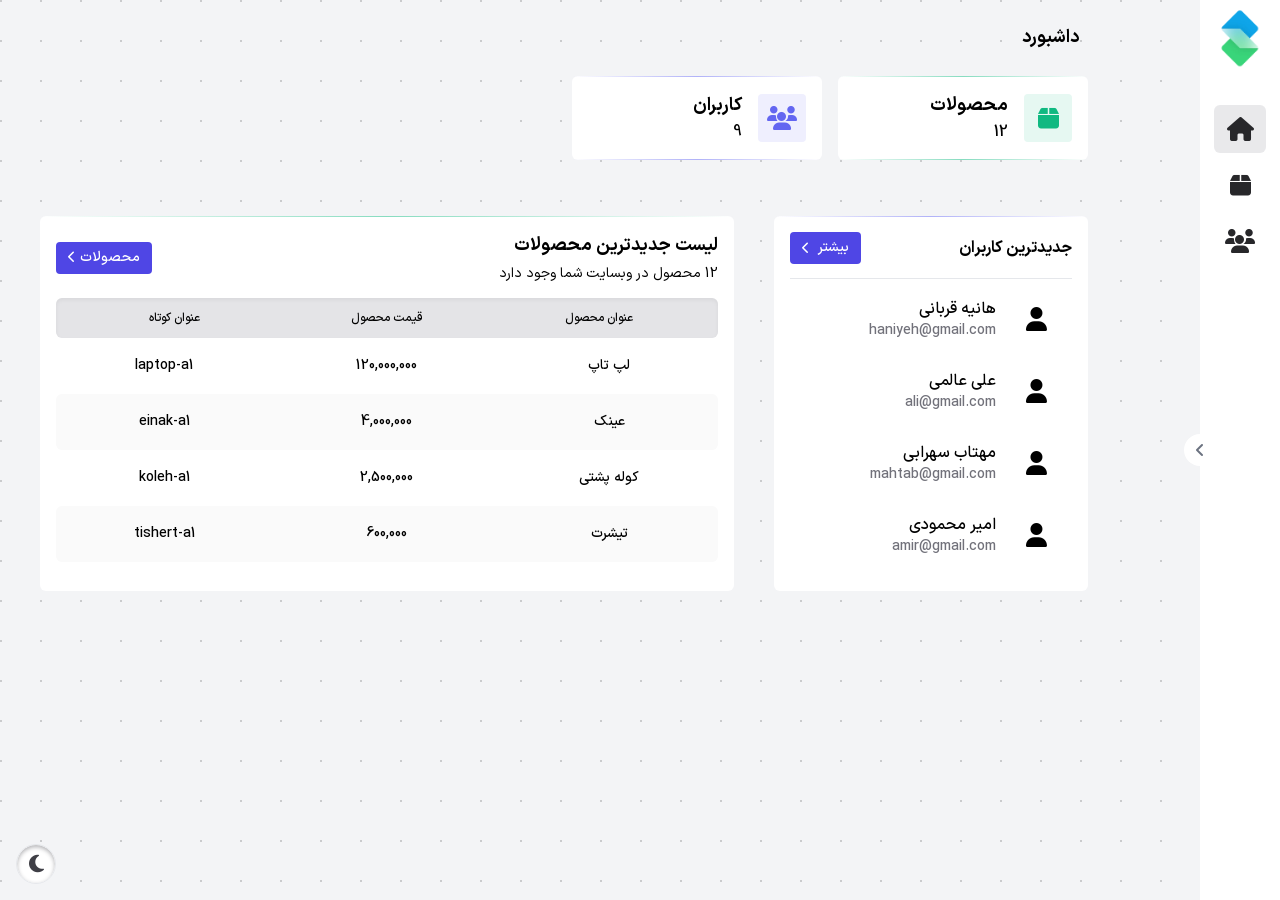
==== index.html @ 604f9b3e "chore: remove unused and unnecessary codes" ====
<!DOCTYPE html>
<html lang="fa-IR" dir="rtl">

<head>
  <meta charset="UTF-8" />
  <meta name="viewport" content="width=device-width, initial-scale=1.0" />
  <title> داشبورد ادمین</title>
  <link rel="stylesheet" href="./css/styles.css" />
  <!-- Fontawesome CDNJS 6.6.0 -->
  <link rel="stylesheet" href="https://cdnjs.cloudflare.com/ajax/libs/font-awesome/6.6.0/css/all.min.css" />
</head>

<body">
  <header></header>

  <main>
    <aside class="sidebar">
      <header>
        <a href="/">
          <img src="./images/logo.png" class="website-logo" alt="" />
        </a>
      </header>
      <main class="side-menu">
        <ul class="side-container">
          <li>
            <a href="#" class="navlink active">
              <span class="navicon"><i class="fa-solid fa-house"></i></span>
              <span class="title">داشبورد</span>
            </a>
          </li>
          <!-- Products -->
          <li>
            <a href="./products.html" class="navlink">
              <span class="navicon"><i class="fa-solid fa-box"></i></span>
              <span class="title">محصولات</span>
            </a>
          </li>

          <li>
            <a href="./users.html" class="navlink">
              <span class="navicon"><i class="fa-solid fa-users"></i></span>
              <span class="title">کاربران</span>
            </a>
          </li>
        </ul>
      </main>
      <footer></footer>
      <button class="toggle-sidebar">
        <!-- Arrow Right -->
        <i class="fa-solid fa-angle-left"></i>
      </button>
    </aside>

    <section class="content">
      <div class="breadcrumbs">
        <a href="./index.html" class="breadcrumb">داشبورد</a>
      </div>

      <section class="hero-cards">
        <article>
          <i class="ui-border emerald top"></i>
          <i class="ui-border emerald bottom"></i>
          <!-- Products icon -->
          <span class="hero-card-icon products-icon">
            <i class="fa-solid fa-box"></i>
          </span>
          <div>
            <p class="hero-card-title">محصولات</p>
            <p class="hero-card-data products-count"></p>
          </div>
        </article>
        <article>
          <i class="ui-border indigo top"></i>
          <i class="ui-border indigo bottom"></i>
          <!-- Users icon -->
          <span class="hero-card-icon users-icon">
            <i class="fa-solid fa-users"></i>
          </span>
          <div>
            <p class="hero-card-title">کاربران</p>
            <p class="hero-card-data users-count"></p>
          </div>
        </article>
      </section>

      <section class="after-hero">
        <section class="latest-users">
          <i class="ui-border top indigo"></i>
          <div class="section-header">
            <p class="section-title">جدیدترین کاربران</p>
            <!-- Redirect to /users page -->
            <a href="./users.html" class="section-link">
              بیشتر
              <!-- Arrow(Chervon Left) -->
              <i class="fa-solid fa-chevron-left"></i>
            </a>
          </div>
          <!-- loaded from js -->
        </section>

        <section class="table-component">
          <i class="ui-border emerald top"></i>
          <div class="section-header">
            <div>
              <p class="title-text">لیست جدیدترین محصولات</p>
              <p class="products-count-text caption-text">
                <span class="products-count"></span>
                <span> محصول در وبسایت شما وجود دارد </span>
              </p>
            </div>
            <a href="./products.html" class="section-link">
              <span>
                محصولات
                <i class="fa-solid fa-chevron-left"></i>
              </span>
            </a>
          </div>

          <div class="table-head-row">
            <p>عنوان محصول</p>
            <p>قیمت محصول</p>
            <p>عنوان کوتاه</p>
          </div>

          <div class="table-body latest-products">
            <!-- loaded from js -->
          </div>
        </section>
      </section>
    </section>
  </main>

  <footer></footer>

  <button class="theme-button">
    <!-- Moon icon -->
    <i class="fas fa-moon"></i>
    <!-- Sun icon -->
    <!-- <i class="fas fa-sun"></i> -->
  </button>

  <script type="module" src="./js/index.js"></script>
  <script type="module" src="./js/theme.js"></script>
  </body>

</html>
---- css/styles.css ----
*,
::before,
::after {
  --tw-border-spacing-x: 0;
  --tw-border-spacing-y: 0;
  --tw-translate-x: 0;
  --tw-translate-y: 0;
  --tw-rotate: 0;
  --tw-skew-x: 0;
  --tw-skew-y: 0;
  --tw-scale-x: 1;
  --tw-scale-y: 1;
  --tw-pan-x:  ;
  --tw-pan-y:  ;
  --tw-pinch-zoom:  ;
  --tw-scroll-snap-strictness: proximity;
  --tw-gradient-from-position:  ;
  --tw-gradient-via-position:  ;
  --tw-gradient-to-position:  ;
  --tw-ordinal:  ;
  --tw-slashed-zero:  ;
  --tw-numeric-figure:  ;
  --tw-numeric-spacing:  ;
  --tw-numeric-fraction:  ;
  --tw-ring-inset:  ;
  --tw-ring-offset-width: 0px;
  --tw-ring-offset-color: #fff;
  --tw-ring-color: rgb(59 130 246 / 0.5);
  --tw-ring-offset-shadow: 0 0 #0000;
  --tw-ring-shadow: 0 0 #0000;
  --tw-shadow: 0 0 #0000;
  --tw-shadow-colored: 0 0 #0000;
  --tw-blur:  ;
  --tw-brightness:  ;
  --tw-contrast:  ;
  --tw-grayscale:  ;
  --tw-hue-rotate:  ;
  --tw-invert:  ;
  --tw-saturate:  ;
  --tw-sepia:  ;
  --tw-drop-shadow:  ;
  --tw-backdrop-blur:  ;
  --tw-backdrop-brightness:  ;
  --tw-backdrop-contrast:  ;
  --tw-backdrop-grayscale:  ;
  --tw-backdrop-hue-rotate:  ;
  --tw-backdrop-invert:  ;
  --tw-backdrop-opacity:  ;
  --tw-backdrop-saturate:  ;
  --tw-backdrop-sepia:  ;
  --tw-contain-size:  ;
  --tw-contain-layout:  ;
  --tw-contain-paint:  ;
  --tw-contain-style:  ;
}

::backdrop {
  --tw-border-spacing-x: 0;
  --tw-border-spacing-y: 0;
  --tw-translate-x: 0;
  --tw-translate-y: 0;
  --tw-rotate: 0;
  --tw-skew-x: 0;
  --tw-skew-y: 0;
  --tw-scale-x: 1;
  --tw-scale-y: 1;
  --tw-pan-x:  ;
  --tw-pan-y:  ;
  --tw-pinch-zoom:  ;
  --tw-scroll-snap-strictness: proximity;
  --tw-gradient-from-position:  ;
  --tw-gradient-via-position:  ;
  --tw-gradient-to-position:  ;
  --tw-ordinal:  ;
  --tw-slashed-zero:  ;
  --tw-numeric-figure:  ;
  --tw-numeric-spacing:  ;
  --tw-numeric-fraction:  ;
  --tw-ring-inset:  ;
  --tw-ring-offset-width: 0px;
  --tw-ring-offset-color: #fff;
  --tw-ring-color: rgb(59 130 246 / 0.5);
  --tw-ring-offset-shadow: 0 0 #0000;
  --tw-ring-shadow: 0 0 #0000;
  --tw-shadow: 0 0 #0000;
  --tw-shadow-colored: 0 0 #0000;
  --tw-blur:  ;
  --tw-brightness:  ;
  --tw-contrast:  ;
  --tw-grayscale:  ;
  --tw-hue-rotate:  ;
  --tw-invert:  ;
  --tw-saturate:  ;
  --tw-sepia:  ;
  --tw-drop-shadow:  ;
  --tw-backdrop-blur:  ;
  --tw-backdrop-brightness:  ;
  --tw-backdrop-contrast:  ;
  --tw-backdrop-grayscale:  ;
  --tw-backdrop-hue-rotate:  ;
  --tw-backdrop-invert:  ;
  --tw-backdrop-opacity:  ;
  --tw-backdrop-saturate:  ;
  --tw-backdrop-sepia:  ;
  --tw-contain-size:  ;
  --tw-contain-layout:  ;
  --tw-contain-paint:  ;
  --tw-contain-style:  ;
}

/*
! tailwindcss v3.4.14 | MIT License | https://tailwindcss.com
*/

/*
1. Prevent padding and border from affecting element width. (https://github.com/mozdevs/cssremedy/issues/4)
2. Allow adding a border to an element by just adding a border-width. (https://github.com/tailwindcss/tailwindcss/pull/116)
*/

*,
::before,
::after {
  box-sizing: border-box;
  /* 1 */
  border-width: 0;
  /* 2 */
  border-style: solid;
  /* 2 */
  border-color: #e5e7eb;
  /* 2 */
}

::before,
::after {
  --tw-content: "";
}

/*
1. Use a consistent sensible line-height in all browsers.
2. Prevent adjustments of font size after orientation changes in iOS.
3. Use a more readable tab size.
4. Use the user's configured `sans` font-family by default.
5. Use the user's configured `sans` font-feature-settings by default.
6. Use the user's configured `sans` font-variation-settings by default.
7. Disable tap highlights on iOS
*/

html {
  line-height: 1.5;
  /* 1 */
  -webkit-text-size-adjust: 100%;
  /* 2 */
  -moz-tab-size: 4;
  /* 3 */
  -o-tab-size: 4;
  tab-size: 4;
  /* 3 */
  font-family:
    ui-sans-serif, system-ui, sans-serif, "Apple Color Emoji", "Segoe UI Emoji",
    "Segoe UI Symbol", "Noto Color Emoji";
  /* 4 */
  font-feature-settings: normal;
  /* 5 */
  font-variation-settings: normal;
  /* 6 */
  -webkit-tap-highlight-color: transparent;
  /* 7 */
}

/*
1. Remove the margin in all browsers.
2. Inherit line-height from `html` so users can set them as a class directly on the `html` element.
*/

body {
  margin: 0;
  /* 1 */
  line-height: inherit;
  /* 2 */
  min-height: 100vh;
}

/*
1. Add the correct height in Firefox.
2. Correct the inheritance of border color in Firefox. (https://bugzilla.mozilla.org/show_bug.cgi?id=190655)
3. Ensure horizontal rules are visible by default.
*/

/*
Add the correct text decoration in Chrome, Edge, and Safari.
*/

/*
Remove the default font size and weight for headings.
*/

h3 {
  font-size: inherit;
  font-weight: inherit;
}

/*
Reset links to optimize for opt-in styling instead of opt-out.
*/

a {
  color: inherit;
  text-decoration: inherit;
}

/*
Add the correct font weight in Edge and Safari.
*/

/*
1. Use the user's configured `mono` font-family by default.
2. Use the user's configured `mono` font-feature-settings by default.
3. Use the user's configured `mono` font-variation-settings by default.
4. Correct the odd `em` font sizing in all browsers.
*/

/*
Add the correct font size in all browsers.
*/

/*
Prevent `sub` and `sup` elements from affecting the line height in all browsers.
*/

/*
1. Remove text indentation from table contents in Chrome and Safari. (https://bugs.chromium.org/p/chromium/issues/detail?id=999088, https://bugs.webkit.org/show_bug.cgi?id=201297)
2. Correct table border color inheritance in all Chrome and Safari. (https://bugs.chromium.org/p/chromium/issues/detail?id=935729, https://bugs.webkit.org/show_bug.cgi?id=195016)
3. Remove gaps between table borders by default.
*/

/*
1. Change the font styles in all browsers.
2. Remove the margin in Firefox and Safari.
3. Remove default padding in all browsers.
*/

button,
input {
  font-family: inherit;
  /* 1 */
  font-feature-settings: inherit;
  /* 1 */
  font-variation-settings: inherit;
  /* 1 */
  font-size: 100%;
  /* 1 */
  font-weight: inherit;
  /* 1 */
  line-height: inherit;
  /* 1 */
  letter-spacing: inherit;
  /* 1 */
  color: inherit;
  /* 1 */
  margin: 0;
  /* 2 */
  padding: 0;
  /* 3 */
}

/*
Remove the inheritance of text transform in Edge and Firefox.
*/

button {
  text-transform: none;
}

/*
1. Correct the inability to style clickable types in iOS and Safari.
2. Remove default button styles.
*/

button,
input:where([type="button"]),
input:where([type="submit"]) {
  -webkit-appearance: button;
  /* 1 */
  background-color: transparent;
  /* 2 */
  background-image: none;
  /* 2 */
}

/*
Use the modern Firefox focus style for all focusable elements.
*/

/*
Remove the additional `:invalid` styles in Firefox. (https://github.com/mozilla/gecko-dev/blob/2f9eacd9d3d995c937b4251a5557d95d494c9be1/layout/style/res/forms.css#L728-L737)
*/

/*
Add the correct vertical alignment in Chrome and Firefox.
*/

/*
Correct the cursor style of increment and decrement buttons in Safari.
*/

::-webkit-inner-spin-button,
::-webkit-outer-spin-button {
  height: auto;
}

/*
1. Correct the odd appearance in Chrome and Safari.
2. Correct the outline style in Safari.
*/

/*
Remove the inner padding in Chrome and Safari on macOS.
*/

::-webkit-search-decoration {
  -webkit-appearance: none;
}

/*
1. Correct the inability to style clickable types in iOS and Safari.
2. Change font properties to `inherit` in Safari.
*/

::-webkit-file-upload-button {
  -webkit-appearance: button;
  /* 1 */
  font: inherit;
  /* 2 */
}

/*
Add the correct display in Chrome and Safari.
*/

/*
Removes the default spacing and border for appropriate elements.
*/

h3,
p {
  margin: 0;
}

ul {
  list-style: none;
  margin: 0;
  padding: 0;
}

/*
Reset default styling for dialogs.
*/

/*
Prevent resizing textareas horizontally by default.
*/

/*
1. Reset the default placeholder opacity in Firefox. (https://github.com/tailwindlabs/tailwindcss/issues/3300)
2. Set the default placeholder color to the user's configured gray 400 color.
*/

input::-moz-placeholder {
  opacity: 1;
  /* 1 */
  color: #9ca3af;
  /* 2 */
}

input::placeholder {
  opacity: 1;
  /* 1 */
  color: #9ca3af;
  /* 2 */
}

/*
Set the default cursor for buttons.
*/

button {
  cursor: pointer;
}

/*
Make sure disabled buttons don't get the pointer cursor.
*/

/*
1. Make replaced elements `display: block` by default. (https://github.com/mozdevs/cssremedy/issues/14)
2. Add `vertical-align: middle` to align replaced elements more sensibly by default. (https://github.com/jensimmons/cssremedy/issues/14#issuecomment-634934210)
   This can trigger a poorly considered lint error in some tools but is included by design.
*/

img {
  display: block;
  /* 1 */
  vertical-align: middle;
  /* 2 */
}

/*
Constrain images and videos to the parent width and preserve their intrinsic aspect ratio. (https://github.com/mozdevs/cssremedy/issues/14)
*/

img {
  max-width: 100%;
  height: auto;
}

/* Make elements with the HTML hidden attribute stay hidden by default */

.input {
  border-radius: 0.375rem;
  border-width: 1px;
  --tw-border-opacity: 1;
  border-color: rgb(209 213 219 / var(--tw-border-opacity));
  padding-left: 0.75rem;
  padding-right: 0.75rem;
  padding-top: 0.5rem;
  padding-bottom: 0.5rem;
  font-size: 0.875rem;
  line-height: 1.25rem;
  font-weight: 500;
  --tw-text-opacity: 1;
  color: rgb(55 65 81 / var(--tw-text-opacity));
  --tw-shadow: 0 1px 2px 0 rgb(0 0 0 / 0.05);
  --tw-shadow-colored: 0 1px 2px 0 var(--tw-shadow-color);
  box-shadow:
    var(--tw-ring-offset-shadow, 0 0 #0000), var(--tw-ring-shadow, 0 0 #0000),
    var(--tw-shadow);
  transition-duration: 150ms;
}

.input:focus {
  --tw-border-opacity: 1;
  border-color: rgb(99 102 241 / var(--tw-border-opacity));
  outline: 2px solid transparent;
  outline-offset: 2px;
  --tw-ring-offset-shadow: var(--tw-ring-inset) 0 0 0
    var(--tw-ring-offset-width) var(--tw-ring-offset-color);
  --tw-ring-shadow: var(--tw-ring-inset) 0 0 0
    calc(2px + var(--tw-ring-offset-width)) var(--tw-ring-color);
  box-shadow:
    var(--tw-ring-offset-shadow), var(--tw-ring-shadow),
    var(--tw-shadow, 0 0 #0000);
  --tw-ring-opacity: 1;
  --tw-ring-color: rgb(99 102 241 / var(--tw-ring-opacity));
}

.top-0 {
  top: 0px;
}

.hidden {
  display: none;
}

@font-face {
  font-family: "Sans-Regular";

  src: url(../fonts/Sans-Regular.woff);
}

@font-face {
  font-family: "Sans-Medium";

  src: url(../fonts/Sans-Medium.woff);
}

@font-face {
  font-family: "Sans-DemiBold";

  src: url(../fonts/Sans-DemiBold.woff);
}

@font-face {
  font-family: "Sans-Bold";

  src: url(../fonts/Sans-Bold.woff);
}

body {
  --tw-bg-opacity: 1;
  background-color: rgb(243 244 246 / var(--tw-bg-opacity));
  font-family: Sans-Medium;
  background-image: radial-gradient(rgba(0, 0, 0, 0.167) 1px, transparent 0);
  background-size: 40px 40px;
  background-position: -19px -19px;
}

body:is(.dark *) {
  --tw-bg-opacity: 1;
  background-color: rgb(24 24 27 / var(--tw-bg-opacity));
  --tw-text-opacity: 1;
  color: rgb(255 255 255 / var(--tw-text-opacity));
  background-image: radial-gradient(
    rgba(255, 255, 255, 0.14) 1px,
    transparent 0
  );
  background-size: 40px 40px;
  background-position: -19px -19px;
}

aside {
  position: fixed;
  top: 0px;
  display: flex;
  height: 100vh;
  width: 80px;
  flex-direction: column;
  align-items: center;
  justify-content: space-between;
  --tw-bg-opacity: 1;
  background-color: rgb(255 255 255 / var(--tw-bg-opacity));
  padding-top: 1.25rem;
  padding-bottom: 1.25rem;
  transition-duration: 300ms;
  transition-timing-function: cubic-bezier(0.4, 0, 0.2, 1);
}

aside:is(.dark *) {
  --tw-bg-opacity: 1;
  background-color: rgb(39 39 42 / var(--tw-bg-opacity));
}

aside {
  main {
    margin-top: 2.5rem;
  }
  main {
    height: 100%;
  }
  main {
    width: 100%;
  }
}

.toggle-sidebar {
  position: absolute;
  top: 0px;
  left: -1rem;
  bottom: 0px;
  margin-top: auto;
  margin-bottom: auto;
  display: flex;
  max-height: -moz-max-content;
  max-height: max-content;
  width: 2rem;
  align-items: center;
  justify-content: center;
  border-radius: 9999px;
  border-width: 0px;
  border-color: transparent;
  --tw-bg-opacity: 1;
  background-color: rgb(255 255 255 / var(--tw-bg-opacity));
  padding: 0.5rem;
  --tw-text-opacity: 1;
  color: rgb(107 114 128 / var(--tw-text-opacity));
  transition-duration: 300ms;
  transition-timing-function: cubic-bezier(0.4, 0, 0.2, 1);
}

.toggle-sidebar:hover {
  --tw-text-opacity: 1;
  color: rgb(55 65 81 / var(--tw-text-opacity));
}

.toggle-sidebar:is(.dark *) {
  --tw-bg-opacity: 1;
  background-color: rgb(39 39 42 / var(--tw-bg-opacity));
  --tw-text-opacity: 1;
  color: rgb(255 255 255 / var(--tw-text-opacity));
}

.toggle-sidebar:hover:is(.dark *) {
  --tw-text-opacity: 1;
  color: rgb(212 212 216 / var(--tw-text-opacity));
}

.website-logo {
  width: 3.5rem;
  --tw-rotate: 90deg;
  transform: translate(var(--tw-translate-x), var(--tw-translate-y))
    rotate(var(--tw-rotate)) skewX(var(--tw-skew-x)) skewY(var(--tw-skew-y))
    scaleX(var(--tw-scale-x)) scaleY(var(--tw-scale-y));
  transition-duration: 300ms;
}

.content {
  padding-top: 1.5rem;
  padding-bottom: 2.5rem;
  margin-right: auto;
  margin-left: 2.5rem;
  width: calc(90% - 2.5rem);
  transition-property: all;
  transition-duration: 300ms;
  transition-timing-function: cubic-bezier(0.4, 0, 0.2, 1);
}

@media (min-width: 640px) {
  .sidebar.open + .content {
    width: 4%;
  }
}

@media (min-width: 768px) {
  .sidebar.open + .content {
    width: 67%;
  }
}

@media (min-width: 1024px) {
  .sidebar.open + .content {
    width: 73%;
  }
}

@media (min-width: 1280px) {
  .sidebar.open + .content {
    width: 76%;
  }
}

.sidebar.open {
  width: 16rem;
  .website-logo {
    width: 5rem;
  }
  .website-logo {
    --tw-rotate: 0deg;
    transform: translate(var(--tw-translate-x), var(--tw-translate-y))
      rotate(var(--tw-rotate)) skewX(var(--tw-skew-x)) skewY(var(--tw-skew-y))
      scaleX(var(--tw-scale-x)) scaleY(var(--tw-scale-y));
  }
  .toggle-sidebar {
    --tw-rotate: 180deg;
    transform: translate(var(--tw-translate-x), var(--tw-translate-y))
      rotate(var(--tw-rotate)) skewX(var(--tw-skew-x)) skewY(var(--tw-skew-y))
      scaleX(var(--tw-scale-x)) scaleY(var(--tw-scale-y));
  }
  .navlink {
    width: 90%;
  }
}

.side-menu {
  min-height: 100%;
  width: 100%;
}

.side-menu > :not([hidden]) ~ :not([hidden]) {
  --tw-space-y-reverse: 0;
  margin-top: calc(0.25rem * calc(1 - var(--tw-space-y-reverse)));
  margin-bottom: calc(0.25rem * var(--tw-space-y-reverse));
}

.side-menu {
  overflow: hidden;
  white-space: nowrap;
}

.navlink {
  margin-left: auto;
  margin-right: auto;
  margin-top: 0.5rem;
  margin-bottom: 0.5rem;
  display: flex;
  width: 52px;
  height: 52px;
  height: 3rem;
  align-items: center;
  justify-content: flex-start;
  overflow: hidden;
  border-radius: 0.375rem;
  --tw-text-opacity: 1;
  color: rgb(39 39 42 / var(--tw-text-opacity));
  transition-duration: 300ms;
}

.navlink:is(.dark *) {
  --tw-text-opacity: 1;
  color: rgb(244 244 245 / var(--tw-text-opacity));
}

.navlink.active {
  background-color: rgb(212 212 216 / 0.5);
}

.navlink.active:is(.dark *) {
  background-color: rgb(24 24 27 / 0.5);
}

.navicon {
  display: flex;
  min-height: 52px;
  min-width: 52px;
  align-items: center;
  justify-content: center;
  font-size: 1.5rem;
  line-height: 2rem;
}

.navicon:is(.dark *) {
  --tw-text-opacity: 1;
  color: rgb(212 212 216 / var(--tw-text-opacity));
}

.breadcrumbs {
  margin-bottom: 1.25rem;
}

.breadcrumb {
  position: relative;
  padding-left: 0.5rem;
  padding-right: 0.5rem;
  font-family: Sans-Bold;
  font-size: 1.125rem;
  line-height: 1.75rem;
}

.hero-cards {
  margin-top: 1.5rem;
  display: grid;
  grid-template-columns: repeat(1, minmax(0, 1fr));
  gap: 1rem;
}

.hero-cards > * {
  position: relative;
  display: flex;
  width: 100%;
  align-items: center;
  gap: 1rem;
  border-radius: 0.375rem;
  --tw-bg-opacity: 1;
  background-color: rgb(255 255 255 / var(--tw-bg-opacity));
  padding: 1rem;
}

.hero-cards:is(.dark *) > * {
  --tw-bg-opacity: 1;
  background-color: rgb(39 39 42 / var(--tw-bg-opacity));
}

@media (min-width: 640px) {
  .hero-cards {
    grid-template-columns: repeat(2, minmax(0, 1fr));
  }
}

@media (min-width: 768px) {
  .hero-cards {
    grid-template-columns: repeat(3, minmax(0, 1fr));
  }
}

@media (min-width: 1024px) {
  .hero-cards {
    grid-template-columns: repeat(4, minmax(0, 1fr));
  }
}

.ui-border {
  position: absolute;
  right: 0px;
  height: 1px;
  width: 100%;
  border-radius: 9999px;
  background-image: linear-gradient(to left, var(--tw-gradient-stops));
  --tw-gradient-from: transparent var(--tw-gradient-from-position);
  --tw-gradient-to: rgb(0 0 0 / 0) var(--tw-gradient-to-position);
  --tw-gradient-stops: var(--tw-gradient-from), var(--tw-gradient-to);
  --tw-gradient-to: rgb(255 255 255 / 0) var(--tw-gradient-to-position);
  --tw-gradient-stops:
    var(--tw-gradient-from),
    rgb(255 255 255 / 0.2) var(--tw-gradient-via-position),
    var(--tw-gradient-to);
}

.ui-border.top {
  top: 0px;
}

.ui-border.bottom {
  bottom: 0px;
}

.ui-border.emerald {
  --tw-gradient-to: rgb(16 185 129 / 0) var(--tw-gradient-to-position);
  --tw-gradient-stops:
    var(--tw-gradient-from),
    rgb(16 185 129 / 0.5) var(--tw-gradient-via-position), var(--tw-gradient-to);
}

.ui-border.indigo {
  --tw-gradient-to: rgb(99 102 241 / 0) var(--tw-gradient-to-position);
  --tw-gradient-stops:
    var(--tw-gradient-from),
    rgb(99 102 241 / 0.5) var(--tw-gradient-via-position), var(--tw-gradient-to);
}

.ui-border.red {
  --tw-gradient-to: rgb(239 68 68 / 0) var(--tw-gradient-to-position);
  --tw-gradient-stops:
    var(--tw-gradient-from),
    rgb(239 68 68 / 0.5) var(--tw-gradient-via-position), var(--tw-gradient-to);
}

.ui-border.yellow {
  --tw-gradient-to: rgb(234 179 8 / 0) var(--tw-gradient-to-position);
  --tw-gradient-stops:
    var(--tw-gradient-from),
    rgb(234 179 8 / 0.5) var(--tw-gradient-via-position), var(--tw-gradient-to);
}

.hero-card-icon {
  display: flex;
  width: 3rem;
  height: 3rem;
  align-items: center;
  justify-content: center;
  border-radius: 0.25rem;
  --tw-bg-opacity: 1;
  background-color: rgb(244 244 245 / var(--tw-bg-opacity));
  font-size: 1.5rem;
  line-height: 2rem;
}

.products-icon {
  background-color: rgb(16 185 129 / 0.1);
  --tw-text-opacity: 1;
  color: rgb(16 185 129 / var(--tw-text-opacity));
}

.hero-card-title {
  font-family: Sans-Bold;
  font-size: 1.125rem;
  line-height: 1.75rem;
}

.hero-card-title:is(.dark *) {
  --tw-text-opacity: 1;
  color: rgb(212 212 216 / var(--tw-text-opacity));
}

.users-icon {
  background-color: rgb(99 102 241 / 0.1);
  --tw-text-opacity: 1;
  color: rgb(99 102 241 / var(--tw-text-opacity));
}

.admins-icon {
  background-color: rgb(239 68 68 / 0.1);
  --tw-text-opacity: 1;
  color: rgb(239 68 68 / var(--tw-text-opacity));
}

.tickets-icon {
  background-color: rgb(234 179 8 / 0.1);
  --tw-text-opacity: 1;
  color: rgb(234 179 8 / var(--tw-text-opacity));
}

.after-hero {
  margin-top: 3.5rem;
  display: flex;
  gap: 2.5rem;
}

.after-hero > * {
  max-height: -moz-max-content;
  max-height: max-content;
}

.latest-users {
  position: relative;
  width: 30%;
  border-radius: 0.375rem;
  --tw-bg-opacity: 1;
  background-color: rgb(255 255 255 / var(--tw-bg-opacity));
  padding: 1rem;
}

.latest-users:is(.dark *) {
  --tw-bg-opacity: 1;
  background-color: rgb(39 39 42 / var(--tw-bg-opacity));
}

.latest-users {
  article {
    margin-top: 0.5rem;
    margin-bottom: 0.5rem;
  }
  article {
    display: flex;
  }
  article {
    height: 4rem;
  }
  article {
    width: 100%;
  }
  article {
    align-items: center;
  }
  article {
    gap: 1rem;
  }
  article {
    border-radius: 0.25rem;
  }
  article {
    padding-left: 0.75rem;
    padding-right: 0.75rem;
  }
  article:is(.dark *) {
    background-color: rgb(63 63 70 / 0.2);
  }
}

.section-header {
  display: flex;
  align-items: center;
  justify-content: space-between;
  border-bottom-width: 1px;
  padding-bottom: 0.875rem;
}

.section-header:is(.dark *) {
  border-color: rgb(255 255 255 / 0.1);
}

.table-component {
  .section-header {
    border-style: none;
  }
}

.section-title {
  font-family: Sans-Bold;
}

.section-link {
  display: flex;
  align-items: center;
  gap: 0.5rem;
  border-radius: 0.25rem;
  --tw-bg-opacity: 1;
  background-color: rgb(79 70 229 / var(--tw-bg-opacity));
  padding-left: 0.75rem;
  padding-right: 0.75rem;
  padding-top: 0.375rem;
  padding-bottom: 0.375rem;
  font-size: 0.875rem;
  line-height: 1.25rem;
  --tw-text-opacity: 1;
  color: rgb(255 255 255 / var(--tw-text-opacity));
  transition-duration: 150ms;
}

.section-link:focus-within {
  --tw-ring-offset-shadow: var(--tw-ring-inset) 0 0 0
    var(--tw-ring-offset-width) var(--tw-ring-offset-color);
  --tw-ring-shadow: var(--tw-ring-inset) 0 0 0
    calc(4px + var(--tw-ring-offset-width)) var(--tw-ring-color);
  box-shadow:
    var(--tw-ring-offset-shadow), var(--tw-ring-shadow),
    var(--tw-shadow, 0 0 #0000);
}

.section-link:hover {
  --tw-bg-opacity: 0.9;
}

.section-link {
  i {
    font-size: 0.75rem;
    line-height: 1rem;
  }
}

.icon-card {
  display: flex;
  width: 3rem;
  height: 3rem;
  align-items: center;
  justify-content: center;
  border-radius: 0.25rem;
  font-size: 1.5rem;
  line-height: 2rem;
  transition-duration: 150ms;
}

.user-email {
  font-size: 0.875rem;
  line-height: 1.25rem;
  --tw-text-opacity: 1;
  color: rgb(113 113 122 / var(--tw-text-opacity));
}

.user-email:is(.dark *) {
  --tw-text-opacity: 1;
  color: rgb(161 161 170 / var(--tw-text-opacity));
}

.table-component {
  position: relative;
  width: 60%;
  border-radius: 0.375rem;
  --tw-bg-opacity: 1;
  background-color: rgb(255 255 255 / var(--tw-bg-opacity));
  padding: 1rem;
  flex-grow: 1;
}

.table-component:is(.dark *) {
  --tw-bg-opacity: 1;
  background-color: rgb(39 39 42 / var(--tw-bg-opacity));
}

.title-text {
  font-family: Sans-Bold;
  font-size: 1.125rem;
  line-height: 1.75rem;
}

.products-data:is(.dark *) {
  --tw-text-opacity: 1;
  color: rgb(255 255 255 / var(--tw-text-opacity));
}

.caption-text {
  margin-top: 0.25rem;
  font-family: Sans-Regular;
  font-size: 0.875rem;
  line-height: 1.25rem;
}

.caption-text:is(.dark *) {
  color: rgb(255 255 255 / 0.6);
}

.table-head-row {
  display: flex;
  width: 100%;
  align-items: center;
  justify-content: space-between;
  border-radius: 0.375rem;
  --tw-bg-opacity: 1;
  background-color: rgb(228 228 231 / var(--tw-bg-opacity));
  padding: 0.75rem;
  font-size: 0.75rem;
  line-height: 1rem;
  --tw-shadow: inset 0 2px 4px 0 rgb(0 0 0 / 0.05);
  --tw-shadow-colored: inset 0 2px 4px 0 var(--tw-shadow-color);
  box-shadow:
    var(--tw-ring-offset-shadow, 0 0 #0000), var(--tw-ring-shadow, 0 0 #0000),
    var(--tw-shadow);
}

.table-head-row > * {
  display: flex;
  width: 100%;
  align-items: center;
  justify-content: center;
  gap: 0.25rem;
}

.table-head-row:is(.dark *) {
  --tw-bg-opacity: 1;
  background-color: rgb(24 24 27 / var(--tw-bg-opacity));
  --tw-text-opacity: 1;
  color: rgb(212 212 216 / var(--tw-text-opacity));
  --tw-shadow-color: rgb(63 63 70 / 0.6);
  --tw-shadow: var(--tw-shadow-colored);
}

.tableRow {
  display: flex;
  gap: 5px;
  height: 3.5rem;
  width: 100%;
  border-radius: 0.375rem;
  font-size: 0.875rem;
  line-height: 1.25rem;
}

.tableRow:nth-child(even) {
  --tw-bg-opacity: 1;
  background-color: rgb(250 250 250 / var(--tw-bg-opacity));
}

.tableRow > * {
  /* overflow: hidden; */
  display: -webkit-box;
  -webkit-box-orient: vertical;
  -webkit-line-clamp: 1;
  display: flex;
  width: 100%;
  align-items: center;
  justify-content: center;
  gap: 0.5rem;
}

.tableRow:is(.dark *):nth-child(even) {
  background-color: rgb(24 24 27 / 0.5);
}

.tableRow {
  .product-manage {
    --tw-text-opacity: 1;
    color: rgb(255 255 255 / var(--tw-text-opacity));
  }
  .product-manage > * {
    border-radius: 0.25rem;
  }
  .product-manage > * {
    padding-left: 1rem;
    padding-right: 1rem;
  }
  .product-manage > * {
    padding-top: 0.25rem;
    padding-bottom: 0.25rem;
  }
  .product-manage > * {
    padding-top: 0.375rem;
  }
  .product-manage > * {
    transition-duration: 150ms;
  }
  .product-manage {
    button {
      transition-duration: 150ms;
    }
    button:focus-within {
      --tw-ring-offset-shadow: var(--tw-ring-inset) 0 0 0
        var(--tw-ring-offset-width) var(--tw-ring-offset-color);
      --tw-ring-shadow: var(--tw-ring-inset) 0 0 0
        calc(4px + var(--tw-ring-offset-width)) var(--tw-ring-color);
      box-shadow:
        var(--tw-ring-offset-shadow), var(--tw-ring-shadow),
        var(--tw-shadow, 0 0 #0000);
    }
    .remove-btn {
      --tw-bg-opacity: 1;
      background-color: rgb(220 38 38 / var(--tw-bg-opacity));
    }
    .remove-btn {
      --tw-ring-color: rgb(239 68 68 / 0.6);
    }
    .remove-btn:hover {
      --tw-bg-opacity: 1;
      background-color: rgb(239 68 68 / var(--tw-bg-opacity));
    }
    .edit-btn {
      --tw-bg-opacity: 1;
      background-color: rgb(245 158 11 / var(--tw-bg-opacity));
    }
    .edit-btn {
      --tw-ring-color: rgb(251 191 36 / 0.6);
    }
    .edit-btn:hover {
      --tw-bg-opacity: 1;
      background-color: rgb(251 191 36 / var(--tw-bg-opacity));
    }
  }
}

.toast {
  position: fixed;
  top: 1rem;
  left: 1rem;
  display: flex;
  align-items: center;
  justify-content: center;
  gap: 0.75rem;
  overflow: hidden;
  border-radius: 0.375rem;
  --tw-bg-opacity: 1;
  background-color: rgb(9 9 11 / var(--tw-bg-opacity));
  padding-left: 1.5rem;
  padding-right: 1.5rem;
  padding-top: 1rem;
  padding-bottom: 1rem;
  font-size: 0.875rem;
  line-height: 1.25rem;
  --tw-text-opacity: 1;
  color: rgb(255 255 255 / var(--tw-text-opacity));
  --tw-shadow:
    0 10px 15px -3px rgb(0 0 0 / 0.1), 0 4px 6px -4px rgb(0 0 0 / 0.1);
  --tw-shadow-colored:
    0 10px 15px -3px var(--tw-shadow-color),
    0 4px 6px -4px var(--tw-shadow-color);
  box-shadow:
    var(--tw-ring-offset-shadow, 0 0 #0000), var(--tw-ring-shadow, 0 0 #0000),
    var(--tw-shadow);
  transition-property: all;
  transition-timing-function: cubic-bezier(0.4, 0, 0.2, 1);
  transition-duration: 300ms;
}

.toast.success {
  .icon {
    position: relative;
  }
  .icon {
    display: flex;
  }
  .icon {
    align-items: center;
  }
  .icon {
    justify-content: center;
  }
  .icon {
    font-family: Sans-Bold;
  }
  .icon {
    --tw-text-opacity: 1;
    color: rgb(16 185 129 / var(--tw-text-opacity));
  }
  .icon {
    &::before {
      /* FontFamily: Font Awesome 6 Free */
      font-family: "Font Awesome 5 Free";
      content: "\f058";
    }
  }
  .process-bar {
    background-color: rgb(16 185 129 / 0.3);
  }
  .process {
    --tw-bg-opacity: 1;
    background-color: rgb(4 120 87 / var(--tw-bg-opacity));
  }
  .ui-border {
    --tw-gradient-to: rgb(5 150 105 / 0) var(--tw-gradient-to-position);
    --tw-gradient-stops:
      var(--tw-gradient-from),
      rgb(5 150 105 / 0.6) var(--tw-gradient-via-position),
      var(--tw-gradient-to);
  }
}

.toast.failed {
  .icon {
    position: relative;
  }
  .icon {
    display: flex;
  }
  .icon {
    align-items: center;
  }
  .icon {
    justify-content: center;
  }
  .icon {
    font-family: Sans-Bold;
  }
  .icon {
    --tw-text-opacity: 1;
    color: rgb(239 68 68 / var(--tw-text-opacity));
  }
  .icon {
    &::before {
      /* FontFamily: Font Awesome 6 Free */
      font-family: "Font Awesome 5 Free";
      content: "\f057";
    }
  }
  .icon-card {
    background-color: rgb(239 68 68 / 0.1);
  }
  .icon-card {
    --tw-shadow: 0 25px 50px -12px rgb(0 0 0 / 0.25);
    --tw-shadow-colored: 0 25px 50px -12px var(--tw-shadow-color);
    box-shadow:
      var(--tw-ring-offset-shadow, 0 0 #0000), var(--tw-ring-shadow, 0 0 #0000),
      var(--tw-shadow);
  }
  .icon-card {
    --tw-shadow-color: #ef4444;
    --tw-shadow: var(--tw-shadow-colored);
  }
  .process-bar {
    background-color: rgb(239 68 68 / 0.3);
  }
  .process {
    --tw-bg-opacity: 1;
    background-color: rgb(185 28 28 / var(--tw-bg-opacity));
  }
  .ui-border {
    --tw-gradient-to: rgb(220 38 38 / 0) var(--tw-gradient-to-position);
    --tw-gradient-stops:
      var(--tw-gradient-from),
      rgb(220 38 38 / 0.6) var(--tw-gradient-via-position),
      var(--tw-gradient-to);
  }
}

.process-bar {
  position: absolute;
  bottom: 0px;
  right: 0px;
  height: 0.25rem;
  width: 100%;
  background-color: rgb(255 255 255 / 0.15);
  transition-property: all;
  transition-timing-function: cubic-bezier(0.4, 0, 0.2, 1);
  transition-duration: 300ms;
  .process {
    position: absolute;
  }
  .process {
    right: 0px;
  }
  .process {
    height: 100%;
  }
  .process {
    width: 1%;
  }
  .process {
    --tw-bg-opacity: 1;
    background-color: rgb(255 255 255 / var(--tw-bg-opacity));
  }
  .process {
    transition-property: all;
    transition-timing-function: cubic-bezier(0.4, 0, 0.2, 1);
    transition-duration: 150ms;
  }
  .process {
    transition-duration: 300ms;
  }
}

.toast.hidden {
  --tw-translate-x: -20rem;
  transform: translate(var(--tw-translate-x), var(--tw-translate-y))
    rotate(var(--tw-rotate)) skewX(var(--tw-skew-x)) skewY(var(--tw-skew-y))
    scaleX(var(--tw-scale-x)) scaleY(var(--tw-scale-y));
}

.modal-screen {
  position: fixed;
  top: 0px;
  right: 0px;
  display: flex;
  height: 100vh;
  width: 100%;
  align-items: center;
  justify-content: center;
  background-color: rgb(82 82 91 / 0.2);
  --tw-backdrop-blur: blur(4px);
  -webkit-backdrop-filter: var(--tw-backdrop-blur) var(--tw-backdrop-brightness)
    var(--tw-backdrop-contrast) var(--tw-backdrop-grayscale)
    var(--tw-backdrop-hue-rotate) var(--tw-backdrop-invert)
    var(--tw-backdrop-opacity) var(--tw-backdrop-saturate)
    var(--tw-backdrop-sepia);
  backdrop-filter: var(--tw-backdrop-blur) var(--tw-backdrop-brightness)
    var(--tw-backdrop-contrast) var(--tw-backdrop-grayscale)
    var(--tw-backdrop-hue-rotate) var(--tw-backdrop-invert)
    var(--tw-backdrop-opacity) var(--tw-backdrop-saturate)
    var(--tw-backdrop-sepia);
  transition-duration: 300ms;
  .modal {
    position: relative;
  }
  .modal {
    width: 400px;
  }
  .modal {
    border-radius: 0.375rem;
  }
  .modal {
    --tw-bg-opacity: 1;
    background-color: rgb(255 255 255 / var(--tw-bg-opacity));
  }
  .modal {
    padding: 1rem;
  }
  .modal {
    --tw-shadow:
      0 10px 15px -3px rgb(0 0 0 / 0.1), 0 4px 6px -4px rgb(0 0 0 / 0.1);
    --tw-shadow-colored:
      0 10px 15px -3px var(--tw-shadow-color),
      0 4px 6px -4px var(--tw-shadow-color);
    box-shadow:
      var(--tw-ring-offset-shadow, 0 0 #0000), var(--tw-ring-shadow, 0 0 #0000),
      var(--tw-shadow);
  }
  .modal:is(.dark *) {
    --tw-bg-opacity: 1;
    background-color: rgb(24 24 27 / var(--tw-bg-opacity));
  }
  .modal {
    .modal-header {
      display: flex;
    }
    .modal-header {
      align-items: center;
    }
    .modal-header {
      justify-content: space-between;
    }
    .modal-header {
      button {
        position: relative;
      }
      button {
        display: flex;
      }
      button {
        width: 2rem;
        height: 2rem;
      }
      button {
        align-items: center;
      }
      button {
        justify-content: center;
      }
      button {
        border-radius: 0.375rem;
      }
      button {
        background-color: rgb(220 38 38 / 0.1);
      }
      button {
        --tw-text-opacity: 1;
        color: rgb(220 38 38 / var(--tw-text-opacity));
      }
      button {
        --tw-ring-color: rgb(239 68 68 / 0.3);
      }
      button {
        transition-duration: 150ms;
      }
      button:focus-within {
        --tw-ring-offset-shadow: var(--tw-ring-inset) 0 0 0
          var(--tw-ring-offset-width) var(--tw-ring-offset-color);
        --tw-ring-shadow: var(--tw-ring-inset) 0 0 0
          calc(4px + var(--tw-ring-offset-width)) var(--tw-ring-color);
        box-shadow:
          var(--tw-ring-offset-shadow), var(--tw-ring-shadow),
          var(--tw-shadow, 0 0 #0000);
      }
      button:hover {
        background-color: rgb(220 38 38 / 0.15);
      }
    }
    .modal-content {
      margin-top: 0.75rem;
      margin-bottom: 0.75rem;
    }
    .modal-content > :not([hidden]) ~ :not([hidden]) {
      --tw-space-y-reverse: 0;
      margin-top: calc(0.5rem * calc(1 - var(--tw-space-y-reverse)));
      margin-bottom: calc(0.5rem * var(--tw-space-y-reverse));
    }
    .modal-content {
      border-top-width: 1px;
      border-bottom-width: 1px;
    }
    .modal-content {
      padding-top: 1rem;
      padding-bottom: 1rem;
    }
    .modal-content:is(.dark *) {
      border-color: rgb(255 255 255 / 0.1);
    }
    .modal-content {
      input {
        width: 100%;
      }
      input {
        border-radius: 0.375rem;
      }
      input {
        border-width: 1px;
      }
      input {
        --tw-border-opacity: 1;
        border-color: rgb(212 212 216 / var(--tw-border-opacity));
      }
      input {
        --tw-bg-opacity: 1;
        background-color: rgb(244 244 245 / var(--tw-bg-opacity));
      }
      input {
        padding-top: 0.625rem;
        padding-bottom: 0.625rem;
      }
      input {
        padding-left: 0.75rem;
        padding-right: 0.75rem;
      }
      input {
        font-size: 0.875rem;
        line-height: 1.25rem;
      }
      input {
        outline: 2px solid transparent;
        outline-offset: 2px;
      }
      input {
        --tw-ring-color: rgb(16 185 129 / 0.5);
      }
      input {
        transition-property: all;
        transition-timing-function: cubic-bezier(0.4, 0, 0.2, 1);
        transition-duration: 150ms;
      }
      input {
        transition-duration: 150ms;
      }
      input:focus {
        --tw-ring-offset-shadow: var(--tw-ring-inset) 0 0 0
          var(--tw-ring-offset-width) var(--tw-ring-offset-color);
        --tw-ring-shadow: var(--tw-ring-inset) 0 0 0
          calc(2px + var(--tw-ring-offset-width)) var(--tw-ring-color);
        box-shadow:
          var(--tw-ring-offset-shadow), var(--tw-ring-shadow),
          var(--tw-shadow, 0 0 #0000);
      }
      input:is(.dark *) {
        border-color: rgb(63 63 70 / 0.8);
      }
      input:is(.dark *) {
        background-color: rgb(39 39 42 / 0.4);
      }
    }
    .modal-footer {
      display: flex;
    }
    .modal-footer {
      align-items: center;
    }
    .modal-footer {
      justify-content: flex-end;
    }
    .modal-footer {
      gap: 0.5rem;
    }
    .modal-footer {
      button {
        border-radius: 0.375rem;
      }
      button {
        padding-left: 1rem;
        padding-right: 1rem;
      }
      button {
        padding-top: 0.5rem;
        padding-bottom: 0.5rem;
      }
      button {
        font-size: 0.875rem;
        line-height: 1.25rem;
      }
      button {
        font-weight: 500;
      }
      button {
        transition-duration: 150ms;
      }
      button:focus-within {
        --tw-ring-offset-shadow: var(--tw-ring-inset) 0 0 0
          var(--tw-ring-offset-width) var(--tw-ring-offset-color);
        --tw-ring-shadow: var(--tw-ring-inset) 0 0 0
          calc(4px + var(--tw-ring-offset-width)) var(--tw-ring-color);
        box-shadow:
          var(--tw-ring-offset-shadow), var(--tw-ring-shadow),
          var(--tw-shadow, 0 0 #0000);
      }
      .cancel {
        background-color: rgb(185 28 28 / 0.15);
      }
      .cancel {
        --tw-text-opacity: 1;
        color: rgb(220 38 38 / var(--tw-text-opacity));
      }
      .cancel {
        --tw-ring-color: rgb(220 38 38 / 0.3);
      }
      .cancel:hover {
        background-color: rgb(185 28 28 / 0.2);
      }
      .submit {
        --tw-bg-opacity: 1;
        background-color: rgb(4 120 87 / var(--tw-bg-opacity));
      }
      .submit {
        --tw-text-opacity: 1;
        color: rgb(255 255 255 / var(--tw-text-opacity));
      }
      .submit {
        --tw-ring-color: rgb(16 185 129 / 0.3);
      }
      .submit:hover {
        background-color: rgb(4 120 87 / 0.9);
      }
    }
  }
}

.modal-screen.hidden {
  visibility: hidden;
  opacity: 0;
}

/* Chrome, Safari, Edge, Opera */

input::-webkit-outer-spin-button,
input::-webkit-inner-spin-button {
  -webkit-appearance: none;
  margin: 0;
}

/* Firefox */


.remove-text {
  position: relative;
  -webkit-user-select: none;
  -moz-user-select: none;
  user-select: none;
  border-radius: 0.25rem;
  background-color: rgb(220 38 38 / 0.1);
  padding-top: 1rem;
  padding-bottom: 1rem;
  text-align: center;
  font-size: 0.875rem;
  line-height: 1.25rem;
  --tw-text-opacity: 1;
  color: rgb(220 38 38 / var(--tw-text-opacity));
}

.table-footer {
  margin-top: 0.75rem;
  display: flex;
  width: 100%;
  align-items: center;
  justify-content: center;
  border-radius: 0.375rem;
  padding-top: 0.5rem;
  padding-bottom: 0.5rem;
}

.pagination {
  display: flex;
  -webkit-user-select: none;
  -moz-user-select: none;
  user-select: none;
  align-items: center;
  justify-content: center;
  gap: 0.375rem;
  font-size: 0.875rem;
  line-height: 1.25rem;
  font-weight: 700;
  --tw-text-opacity: 1;
  color: rgb(82 82 91 / var(--tw-text-opacity));
}

.pagination > * {
  width: 2rem;
  height: 2rem;
  cursor: pointer;
  border-radius: 0.25rem;
  border-width: 1px;
  transition-duration: 150ms;
  display: flex;
  align-items: center;
  justify-content: center;
  gap: 0.5rem;
}

.pagination > *:hover {
  --tw-bg-opacity: 1;
  background-color: rgb(244 244 245 / var(--tw-bg-opacity));
}

.pagination:is(.dark *) {
  --tw-text-opacity: 1;
  color: rgb(228 228 231 / var(--tw-text-opacity));
}

.pagination > *:is(.dark *) {
  border-color: rgb(255 255 255 / 0.05);
  background-color: rgb(24 24 27 / 0.05);
}

.pagination {
  .page {
    outline: 2px solid transparent;
    outline-offset: 2px;
  }
  .page:focus-within {
    --tw-ring-offset-shadow: var(--tw-ring-inset) 0 0 0
      var(--tw-ring-offset-width) var(--tw-ring-offset-color);
    --tw-ring-shadow: var(--tw-ring-inset) 0 0 0
      calc(4px + var(--tw-ring-offset-width)) var(--tw-ring-color);
    box-shadow:
      var(--tw-ring-offset-shadow), var(--tw-ring-shadow),
      var(--tw-shadow, 0 0 #0000);
  }
  .page:is(.dark *) {
    --tw-ring-color: rgb(55 48 163 / 0.5);
  }
  .active {
    border-color: rgb(14 165 233 / 0.3);
  }
  .active {
    --tw-bg-opacity: 1;
    background-color: rgb(14 165 233 / var(--tw-bg-opacity));
  }
  .active {
    --tw-text-opacity: 1;
    color: rgb(255 255 255 / var(--tw-text-opacity));
  }
  .active {
    --tw-shadow:
      0 4px 6px -1px rgb(0 0 0 / 0.1), 0 2px 4px -2px rgb(0 0 0 / 0.1);
    --tw-shadow-colored:
      0 4px 6px -1px var(--tw-shadow-color),
      0 2px 4px -2px var(--tw-shadow-color);
    box-shadow:
      var(--tw-ring-offset-shadow, 0 0 #0000), var(--tw-ring-shadow, 0 0 #0000),
      var(--tw-shadow);
  }
  .active {
    --tw-shadow-color: rgb(56 189 248 / 0.5);
    --tw-shadow: var(--tw-shadow-colored);
  }
  .active:hover {
    --tw-bg-opacity: 1;
    background-color: rgb(56 189 248 / var(--tw-bg-opacity));
  }
  .active:is(.dark *) {
    border-color: rgb(79 70 229 / 0.3);
  }
  .active:is(.dark *) {
    --tw-bg-opacity: 1;
    background-color: rgb(79 70 229 / var(--tw-bg-opacity));
  }
  .active:is(.dark *) {
    --tw-shadow-color: rgb(99 102 241 / 0.3);
    --tw-shadow: var(--tw-shadow-colored);
  }
  direction: ltr;
}

.theme-button {
  position: fixed;
  bottom: 1rem;
  left: 1rem;
  width: 2.5rem;
  height: 2.5rem;
  border-radius: 9999px;
  border-width: 1px;
  --tw-bg-opacity: 1;
  background-color: rgb(255 255 255 / var(--tw-bg-opacity));
  font-size: 1.25rem;
  line-height: 1.75rem;
  --tw-text-opacity: 1;
  color: rgb(63 63 70 / var(--tw-text-opacity));
  --tw-shadow: inset 0 2px 4px 0 rgb(0 0 0 / 0.05);
  --tw-shadow-colored: inset 0 2px 4px 0 var(--tw-shadow-color);
  box-shadow:
    var(--tw-ring-offset-shadow, 0 0 #0000), var(--tw-ring-shadow, 0 0 #0000),
    var(--tw-shadow);
  --tw-shadow-color: rgb(63 63 70 / 0.4);
  --tw-shadow: var(--tw-shadow-colored);
  transition-duration: 150ms;
  display: flex;
  align-items: center;
  justify-content: center;
  gap: 0.5rem;
}

.theme-button:focus-within {
  --tw-ring-offset-shadow: var(--tw-ring-inset) 0 0 0
    var(--tw-ring-offset-width) var(--tw-ring-offset-color);
  --tw-ring-shadow: var(--tw-ring-inset) 0 0 0
    calc(4px + var(--tw-ring-offset-width)) var(--tw-ring-color);
  box-shadow:
    var(--tw-ring-offset-shadow), var(--tw-ring-shadow),
    var(--tw-shadow, 0 0 #0000);
}

.theme-button:is(.dark *) {
  border-color: rgb(255 255 255 / 0.1);
  --tw-bg-opacity: 1;
  background-color: rgb(39 39 42 / var(--tw-bg-opacity));
  --tw-text-opacity: 1;
  color: rgb(228 228 231 / var(--tw-text-opacity));
  --tw-ring-color: rgb(55 48 163 / 0.5);
}

.theme-button:is(.dark *):hover {
  --tw-bg-opacity: 1;
  background-color: rgb(24 24 27 / var(--tw-bg-opacity));
}

.content {
  min-height: 100vh;
}

.table-users,
.table-products {
  width: 100%;
}

@media screen and (max-width: 1300px) {
  .content {
    width: calc(85% - 2.5rem);
  }
}

@media screen and (max-width: 900px) {
  .content {
    margin-left: 1rem;
  }
  .after-hero {
    flex-direction: column;
  }
  .table-component,
  .latest-users {
    width: 100%;
  }
}

@media screen and (max-width: 650px) {
  .content {
    width: calc(100% - 2rem);
    margin-top: 130px;
    margin-inline: 1rem;
  }

  aside {
    width: 100vw;
    height: 100px;
    flex-direction: row;
    z-index: 9999;
  }

  .side-menu {
    height: auto;
    margin: 0;
  }

  .side-container {
    display: flex;
    justify-content: center;
  }

  .toggle-sidebar,
  .breadcrumbs {
    display: none;
  }

  .tableRow {
    height: auto;
  }

  .product-manage {
    flex-direction: column;
    padding: 0.7rem 0.7rem 0.7rem 0;
    align-items: flex-end;
  }
}

@media screen and (max-width: 500px) {
  .content {
    margin-inline: 0;
    width: 100%;
  }
  .title-text,
  .hero-card-title {
    font-size: 1rem;
  }

  .section-link,
  .caption-text {
    font-size: 0.7rem;
  }

  .section-link .fa-plus {
    display: none;
  }

  .table-component,
  .table-head-row {
    padding: 0.6rem;
    font-size: 0.6rem;
  }

  .tableRow,
  .user-email {
    font-size: 0.6rem;
  }
}

.error {
  color: rgb(239 68 68);
  font-size: 12px;
}
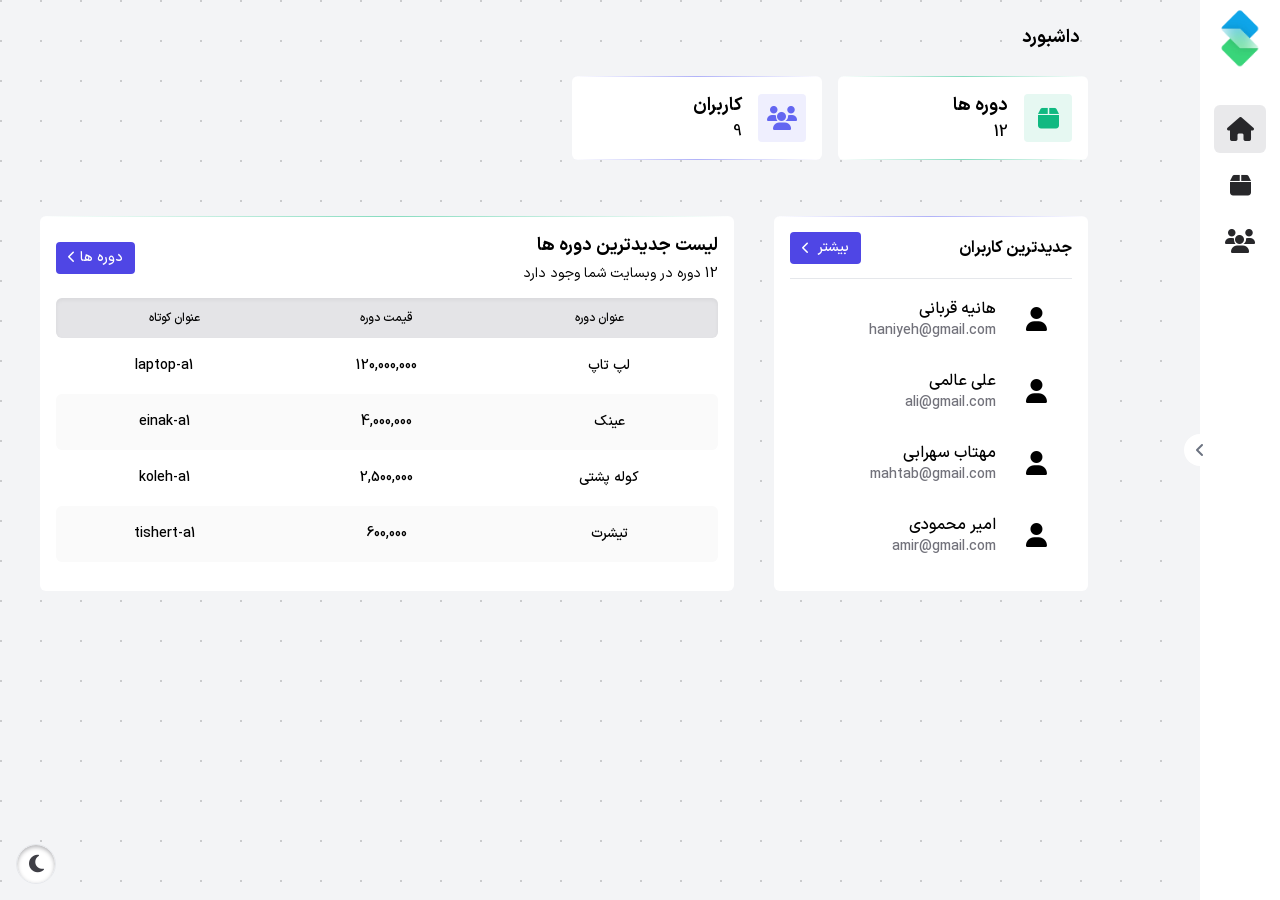
==== commit ee866cd7: "refactor: change products names to courses" ====
--- a/index.html
+++ b/index.html
@@ -30,9 +30,9 @@
           </li>
           <!-- Products -->
           <li>
-            <a href="./products.html" class="navlink">
+            <a href="./courses.html" class="navlink">
               <span class="navicon"><i class="fa-solid fa-box"></i></span>
-              <span class="title">محصولات</span>
+              <span class="title">دوره ها</span>
             </a>
           </li>
 
@@ -65,7 +65,7 @@
             <i class="fa-solid fa-box"></i>
           </span>
           <div>
-            <p class="hero-card-title">محصولات</p>
+            <p class="hero-card-title">دوره ها</p>
             <p class="hero-card-data products-count"></p>
           </div>
         </article>
@@ -102,23 +102,23 @@
           <i class="ui-border emerald top"></i>
           <div class="section-header">
             <div>
-              <p class="title-text">لیست جدیدترین محصولات</p>
+              <p class="title-text">لیست جدیدترین دوره ها</p>
               <p class="products-count-text caption-text">
                 <span class="products-count"></span>
-                <span> محصول در وبسایت شما وجود دارد </span>
+                <span> دوره در وبسایت شما وجود دارد </span>
               </p>
             </div>
-            <a href="./products.html" class="section-link">
+            <a href="./courses.html" class="section-link">
               <span>
-                محصولات
+                دوره ها
                 <i class="fa-solid fa-chevron-left"></i>
               </span>
             </a>
           </div>
 
           <div class="table-head-row">
-            <p>عنوان محصول</p>
-            <p>قیمت محصول</p>
+            <p>عنوان دوره</p>
+            <p>قیمت دوره</p>
             <p>عنوان کوتاه</p>
           </div>
 
--- a/css/styles.css
+++ b/css/styles.css
@@ -1626,7 +1626,6 @@
 
 /* Firefox */
 
-
 .remove-text {
   position: relative;
   -webkit-user-select: none;
@@ -1911,4 +1910,5 @@
 .error {
   color: rgb(239 68 68);
   font-size: 12px;
-}
+  min-height: 40px;
+}
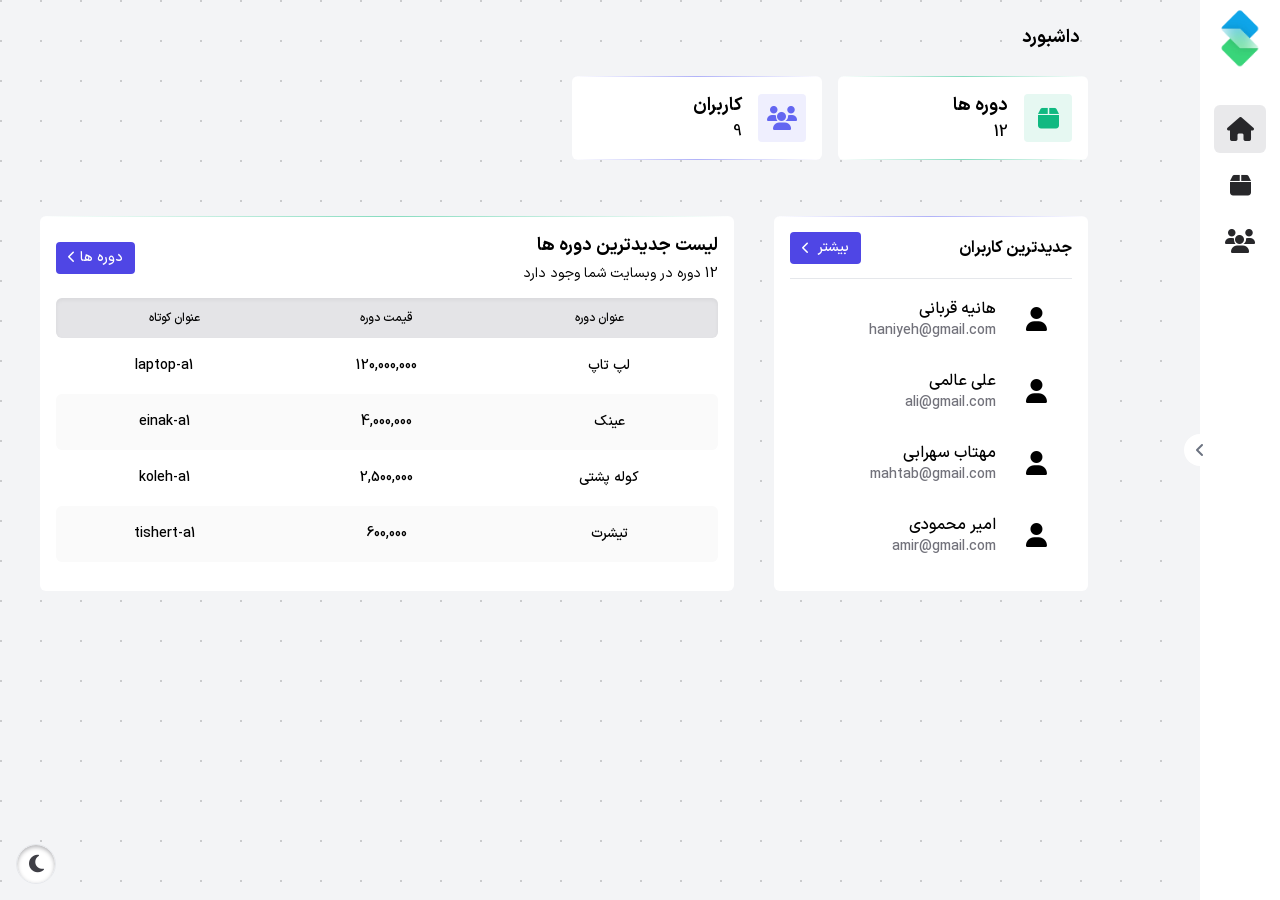
==== commit cb46d9a0: "fix: toggle menue in products and users pages" ====
--- a/index.html
+++ b/index.html
@@ -141,6 +141,7 @@
 
   <script type="module" src="./js/index.js"></script>
   <script type="module" src="./js/theme.js"></script>
-  </body>
+  <script type="module" src="./js/toggleMenue.js"></script>
+</body>
 
 </html>
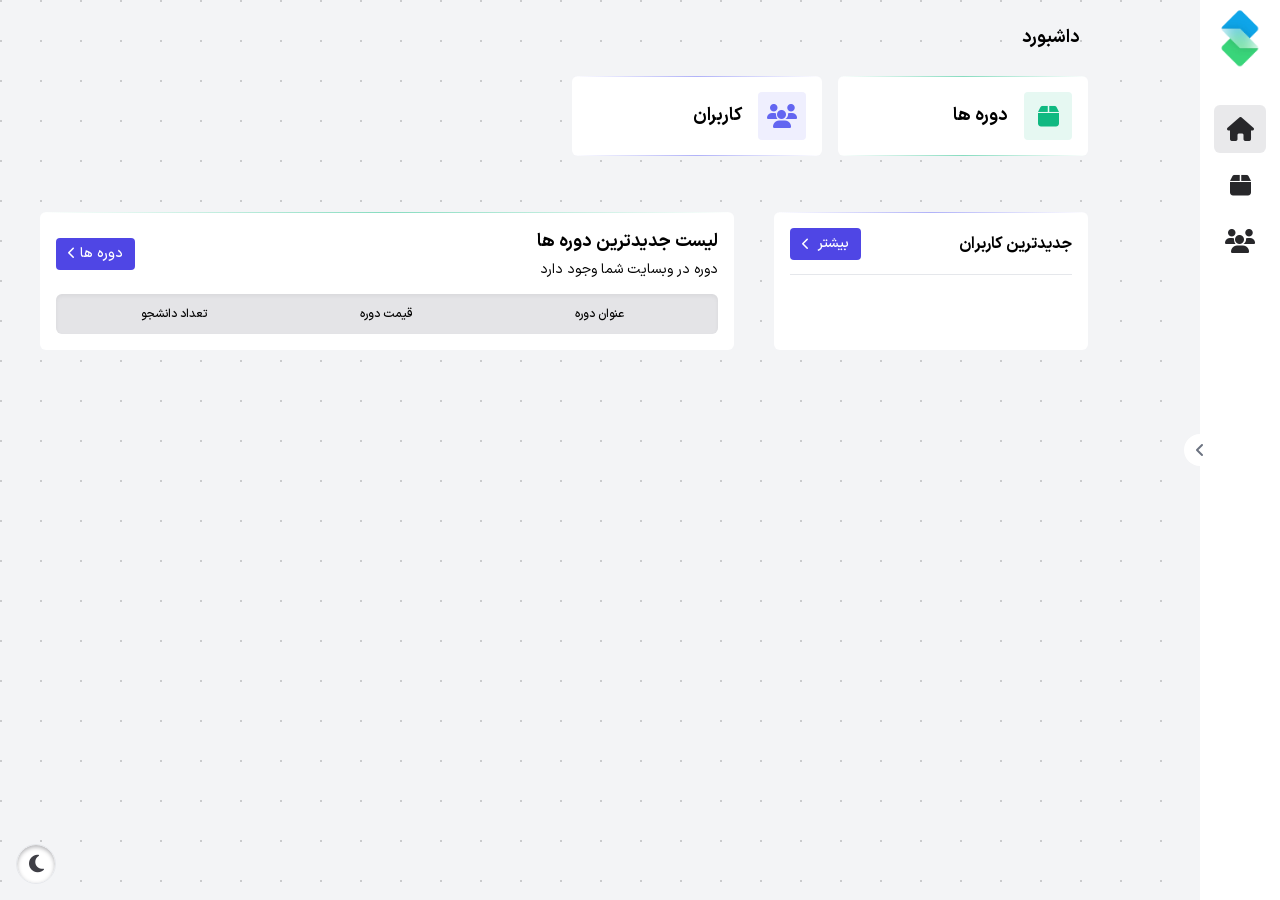
==== commit 966f823e: "feat: use api and get method data in home and products page" ====
--- a/index.html
+++ b/index.html
@@ -119,7 +119,7 @@
           <div class="table-head-row">
             <p>عنوان دوره</p>
             <p>قیمت دوره</p>
-            <p>عنوان کوتاه</p>
+            <p>تعداد دانشجو</p>
           </div>
 
           <div class="table-body latest-products">
@@ -142,6 +142,6 @@
   <script type="module" src="./js/index.js"></script>
   <script type="module" src="./js/theme.js"></script>
   <script type="module" src="./js/toggleMenue.js"></script>
-</body>
+  </body>
 
 </html>
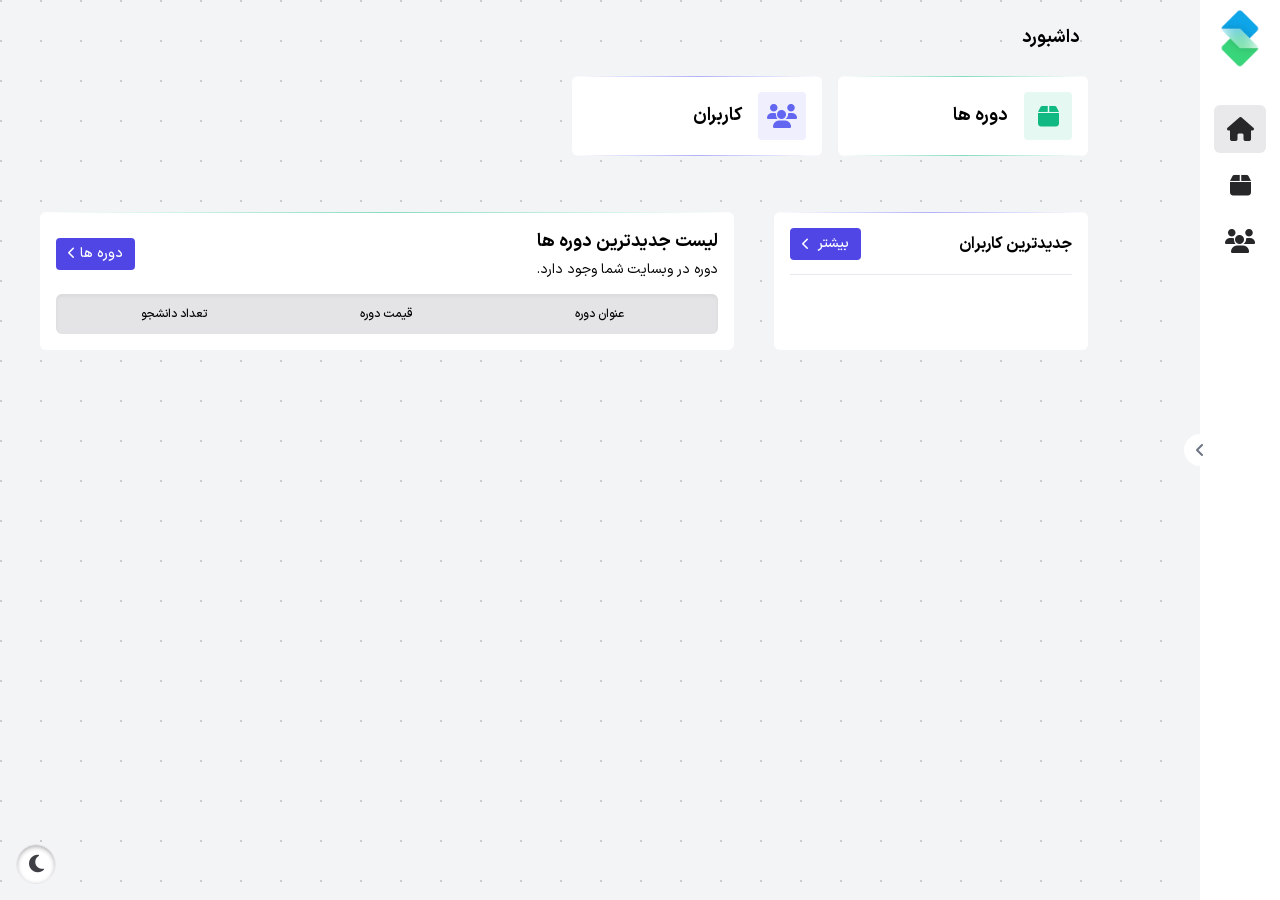
==== commit e76c4863: "chore: match naming after using api" ====
--- a/index.html
+++ b/index.html
@@ -105,7 +105,7 @@
               <p class="title-text">لیست جدیدترین دوره ها</p>
               <p class="products-count-text caption-text">
                 <span class="products-count"></span>
-                <span> دوره در وبسایت شما وجود دارد </span>
+                <span> دوره در وبسایت شما وجود دارد. </span>
               </p>
             </div>
             <a href="./courses.html" class="section-link">
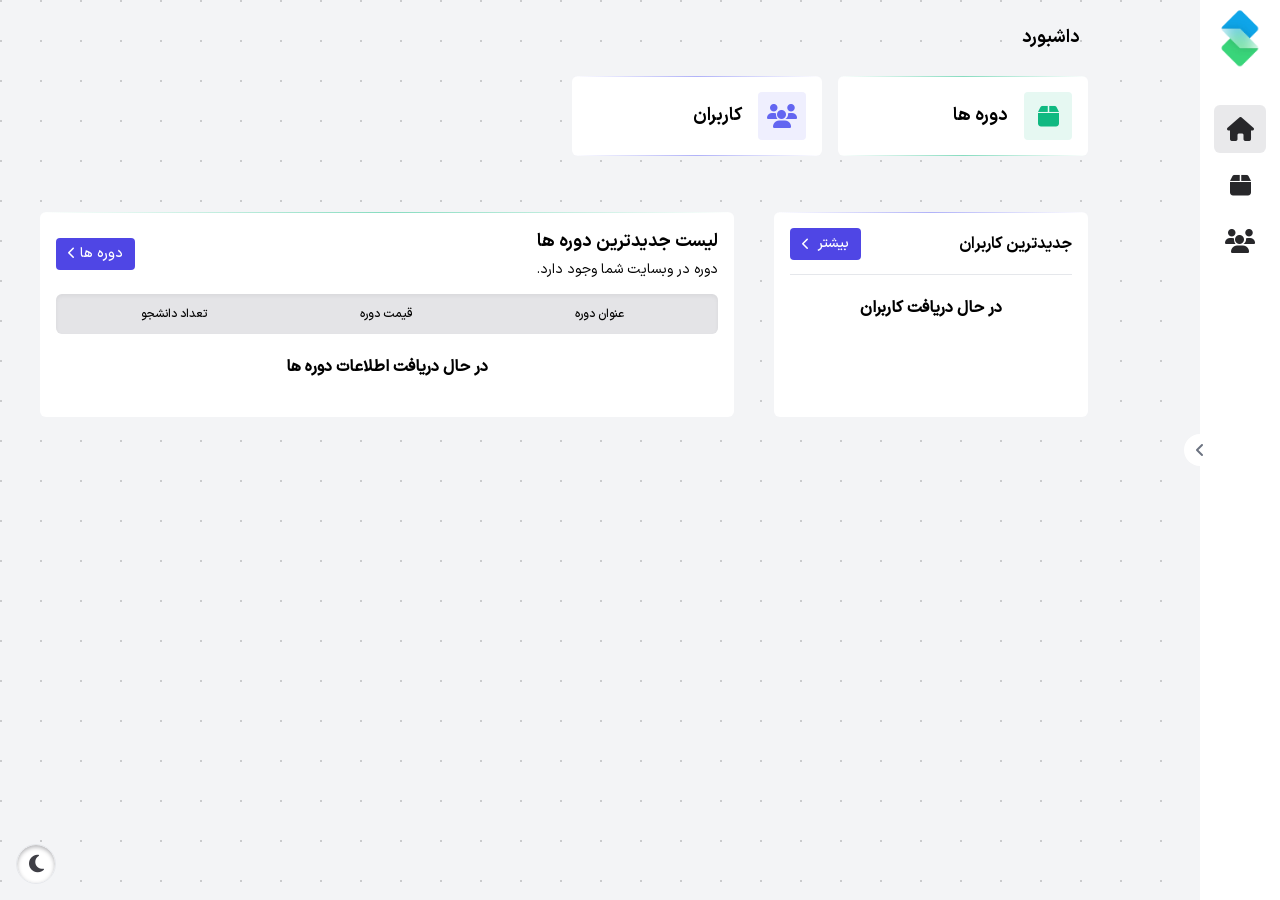
==== commit 681a8324: "fix: add preload" ====
--- a/index.html
+++ b/index.html
@@ -95,7 +95,9 @@
               <i class="fa-solid fa-chevron-left"></i>
             </a>
           </div>
-          <!-- loaded from js -->
+          <div class="users">
+            <!-- loaded from js -->
+          </div>
         </section>
 
         <section class="table-component">
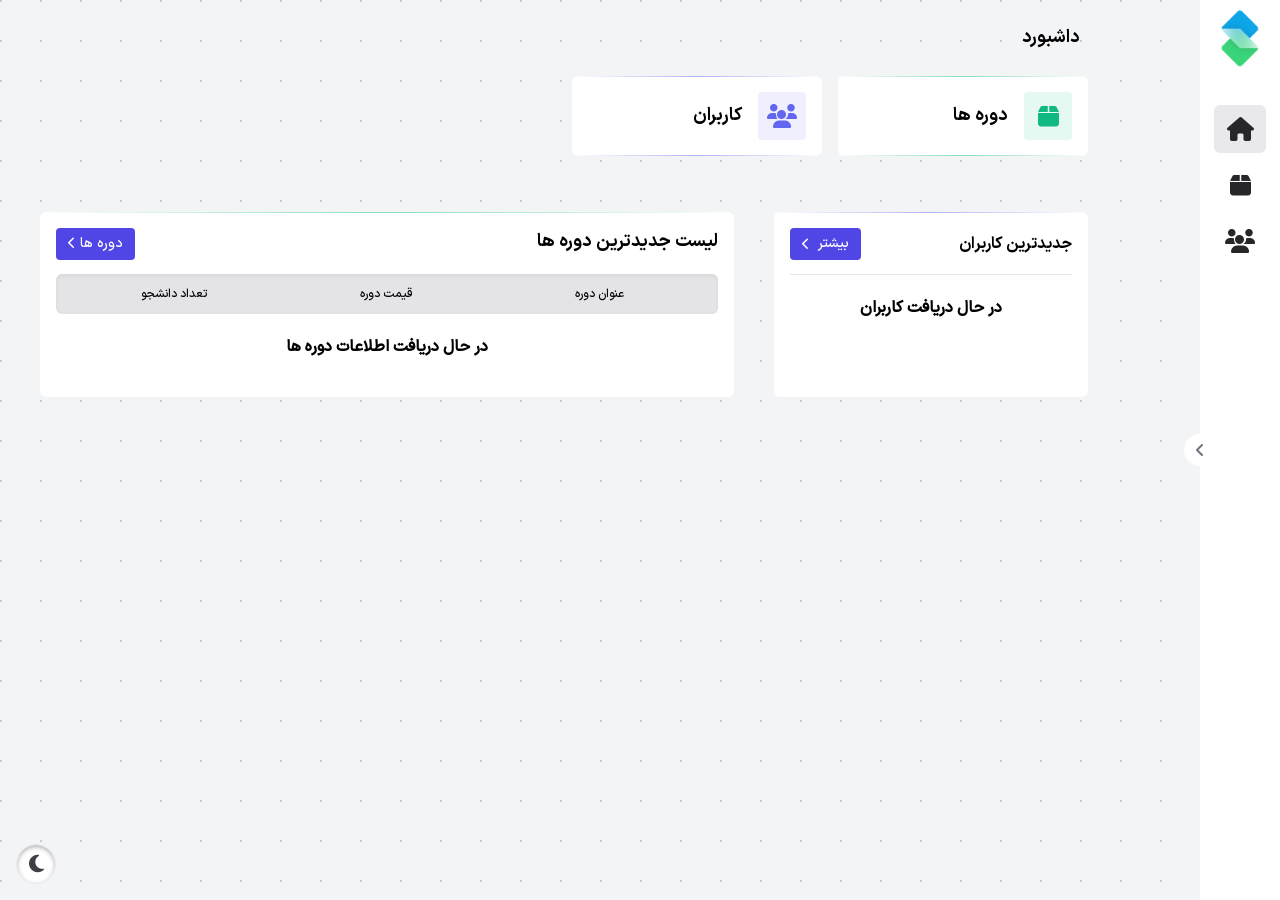
==== commit 171561a0: "fix: add message for no data" ====
--- a/index.html
+++ b/index.html
@@ -107,7 +107,6 @@
               <p class="title-text">لیست جدیدترین دوره ها</p>
               <p class="products-count-text caption-text">
                 <span class="products-count"></span>
-                <span> دوره در وبسایت شما وجود دارد. </span>
               </p>
             </div>
             <a href="./courses.html" class="section-link">
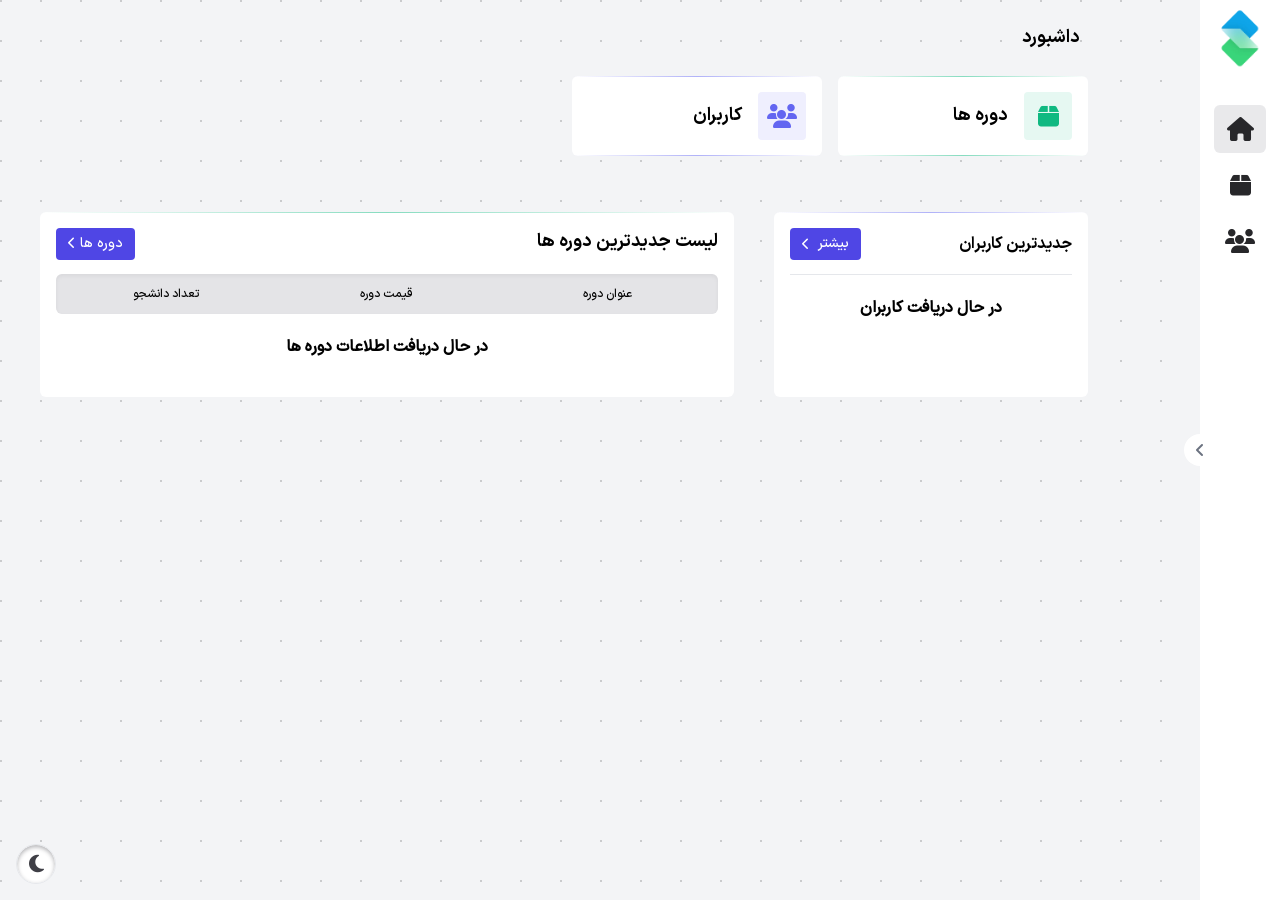
==== commit b23cb000: "chore: remove unnecessary things" ====
--- a/index.html
+++ b/index.html
@@ -141,8 +141,8 @@
   </button>
 
   <script type="module" src="./js/index.js"></script>
-  <script type="module" src="./js/theme.js"></script>
-  <script type="module" src="./js/toggleMenue.js"></script>
+  <script src="./js/theme.js"></script>
+  <script src="./js/toggleMenue.js"></script>
   </body>
 
 </html>
--- a/css/styles.css
+++ b/css/styles.css
@@ -1054,7 +1054,7 @@
   border-radius: 0.375rem;
   --tw-bg-opacity: 1;
   background-color: rgb(228 228 231 / var(--tw-bg-opacity));
-  padding: 0.75rem;
+  padding-block: 0.75rem;
   font-size: 0.75rem;
   line-height: 1rem;
   --tw-shadow: inset 0 2px 4px 0 rgb(0 0 0 / 0.05);
